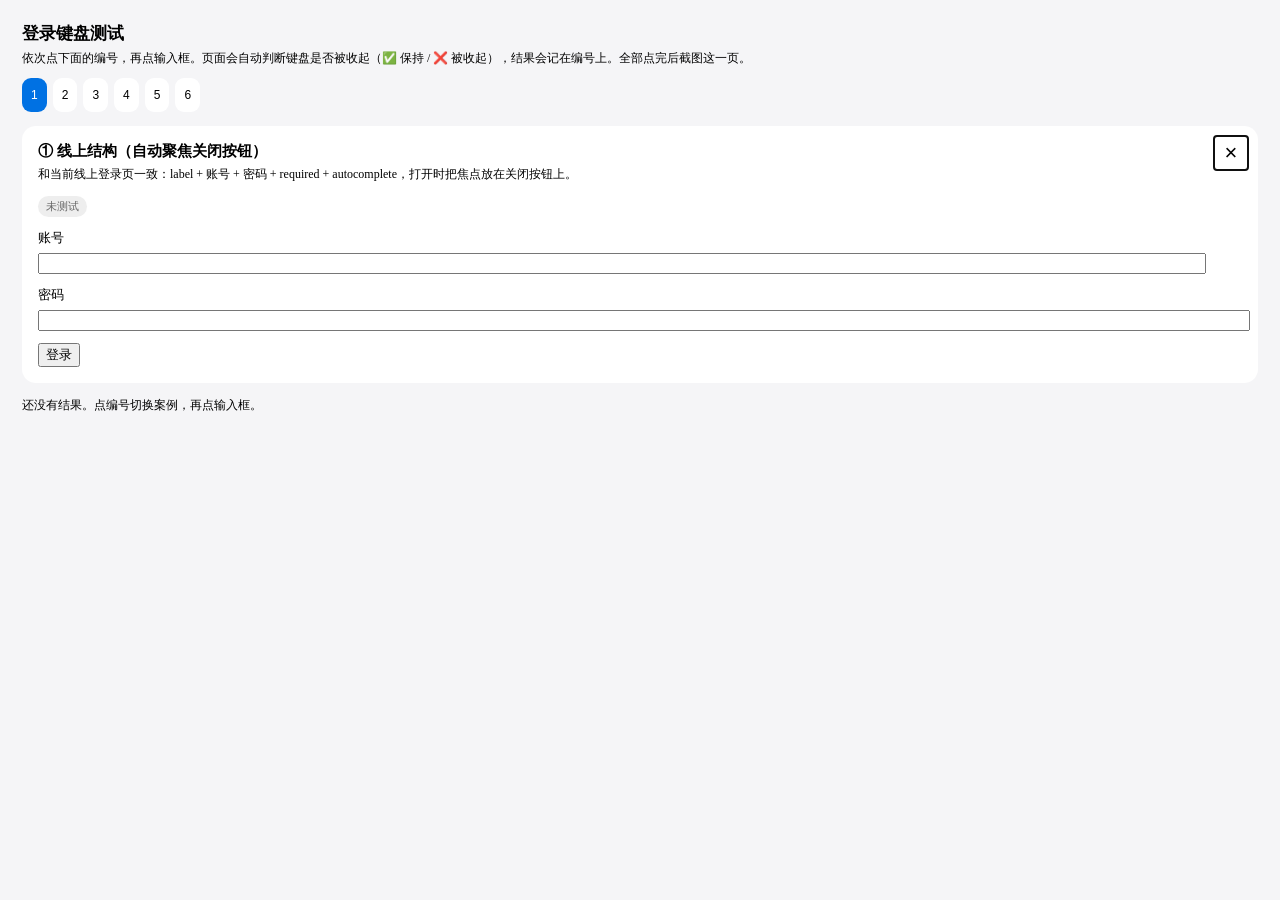
==== web/static/login-test.html @ 4316b8db "Add a self-checking page for the mobile login keyboard bug The failure is limited to X5/WebView host" ====
<!doctype html>
<html lang="zh-CN">
<head>
<meta charset="utf-8"><meta name="viewport" content="width=device-width,initial-scale=1">
<title>登录键盘测试</title>
<link rel="stylesheet" href="/assets/style.css"><link rel="stylesheet" href="/assets/glass.css">
<style>
  body{padding:14px 14px 40px;font-size:14px;background:#f5f5f7}
  h1{font-size:17px;margin:0 0 4px}
  .lead{font-size:12px;color:var(--muted);line-height:1.6;margin:0 0 10px}
  .nav{display:flex;flex-wrap:wrap;gap:6px;margin:0 0 14px}
  .nav button{min-height:34px;padding:6px 9px;border:1px solid var(--line);border-radius:9px;background:#fff;font-size:12px}
  .nav button[aria-current=true]{background:#0071e3;color:#fff;border-color:transparent}
  .case{position:relative;padding:16px;border:1px solid var(--line);border-radius:14px;background:#fff;margin:0 0 12px}
  .case h2{font-size:15px;margin:0 0 4px;padding-right:44px}
  .case p{font-size:12px;color:var(--muted);line-height:1.6;margin:0 0 12px}
  .badge{font-size:11px;padding:3px 8px;border-radius:99px;background:#eee;color:#666;white-space:nowrap}
  .badge.ok{background:#d9f7e1;color:#12662a}
  .badge.bad{background:#ffe2e2;color:#a10f0f}
  .case>.badge{display:inline-block;margin:0 0 12px}
  .field{margin:0 0 12px}
  .field label{display:block;font-size:13px;margin:0 0 6px}
  .field input{display:block;width:100%;margin:0}
  .close{position:absolute;top:10px;right:10px;width:34px;height:34px;border:0;background:none;font-size:22px;color:var(--muted)}
  .close+*{padding-right:44px}
  .summary{font-size:12px;line-height:1.8;margin:12px 0 0;color:var(--muted)}
  .summary b{color:var(--ink)}
</style>
</head>
<body>
<h1>登录键盘测试</h1>
<p class="lead">依次点下面的编号，再点输入框。页面会自动判断键盘是否被收起（✅ 保持 / ❌ 被收起），结果会记在编号上。全部点完后截图这一页。</p>
<div class="nav" id="nav"></div>
<div id="case"></div>
<p class="summary" id="summary"></p>
<script>
'use strict';
const params = new URLSearchParams(location.search);
const tall = params.has('tall');
const stats = JSON.parse(localStorage.getItem('login-test-results') || '{}');
const cases = {
  1: {
    title: '① 线上结构（自动聚焦关闭按钮）',
    note: '和当前线上登录页一致：label + 账号 + 密码 + required + autocomplete，打开时把焦点放在关闭按钮上。',
    html: '<button class="close" id="close1" aria-label="关闭">×</button>' +
      '<div class="field"><label for="u1">账号</label><input id="u1" type="text" name="username" autocomplete="username" maxlength="64" required></div>' +
      '<div class="field"><label for="p1">密码</label><input id="p1" type="password" name="password" autocomplete="current-password" maxlength="256" required></div>' +
      '<button class="primary full" type="button">登录</button>',
    focus: 'close1'
  },
  2: {
    title: '② 线上结构（不聚焦关闭按钮）',
    note: '表单完全一样，只是打开时不调用 focus()。',
    html: '<button class="close" aria-label="关闭">×</button>' +
      '<div class="field"><label for="u2">账号</label><input id="u2" type="text" name="username" autocomplete="username" maxlength="64" required></div>' +
      '<div class="field"><label for="p2">密码</label><input id="p2" type="password" name="password" autocomplete="current-password" maxlength="256" required></div>' +
      '<button class="primary full" type="button">登录</button>'
  },
  3: {
    title: '③ 账号 + 密码（去掉 name/autocomplete/required）',
    note: '保留 type=password，但去掉所有可能被浏览器识别为登录表单的属性。',
    html: '<div class="field"><label for="u3">账号</label><input id="u3" type="text" placeholder="账号"></div>' +
      '<div class="field"><label for="p3">密码</label><input id="p3" type="password" placeholder="密码"></div>'
  },
  4: {
    title: '④ 只有账号框（没有密码框）',
    note: '页面里完全没有 password 字段。',
    html: '<div class="field"><label for="u4">账号</label><input id="u4" type="text" autocomplete="off" placeholder="账号"></div>'
  },
  5: {
    title: '⑤ 密码框改成 text + 遮挡',
    note: '没有 type=password，密码用 -webkit-text-security 遮挡。',
    html: '<div class="field"><label for="u5">账号</label><input id="u5" type="text" name="account" autocomplete="off" placeholder="账号"></div>' +
      '<div class="field"><label for="p5">密码</label><input id="p5" type="text" name="secret" autocomplete="off" autocapitalize="off" autocorrect="off" spellcheck="false" placeholder="密码" style="-webkit-text-security:disc"></div>'
  },
  6: {
    title: '⑥ 线上结构 + 页面加长（强制可滚动）',
    note: '表单一样，但页面底部加 1200px 空白，让页面在键盘弹出前后都可滚动。',
    html: '<div class="field"><label for="u6">账号</label><input id="u6" type="text" name="username" autocomplete="username" maxlength="64" required></div>' +
      '<div class="field"><label for="p6">密码</label><input id="p6" type="password" name="password" autocomplete="current-password" maxlength="256" required></div>'
  }
};
const caseId = cases[params.get('case')] ? params.get('case') : '1';
const active = cases[caseId];

function renderNav() {
  document.getElementById('nav').replaceChildren(...Object.keys(cases).map(id => {
    const button = document.createElement('button');
    button.textContent = id + (stats[id] === true ? ' ✅' : stats[id] === false ? ' ❌' : '');
    button.setAttribute('aria-current', String(id === caseId));
    button.onclick = () => { location.search = '?case=' + id + (tall ? '&tall=1' : ''); };
    return button;
  }));
  const done = Object.keys(stats).length;
  document.getElementById('summary').innerHTML = done
    ? '已测：' + Object.keys(stats).sort().map(id => `${id} ${stats[id] ? '✅' : '❌'}`).join('　') + '<br>✅ = 键盘保持　❌ = 键盘被收起'
    : '还没有结果。点编号切换案例，再点输入框。';
}
function setResult(ok) {
  stats[caseId] = ok;
  localStorage.setItem('login-test-results', JSON.stringify(stats));
  renderNav();
  const badge = document.querySelector('.case>.badge');
  if (badge) { badge.textContent = ok ? '✅ 键盘保持' : '❌ 键盘被收起'; badge.className = 'badge ' + (ok ? 'ok' : 'bad'); }
}
function arm(input) {
  const badge = document.querySelector('.case>.badge');
  if (badge) { badge.textContent = '… 检测中'; badge.className = 'badge'; }
  const viewport = () => Math.round(Math.min(innerHeight, visualViewport?.height || innerHeight));
  const base = viewport();
  setTimeout(() => {
    const height = viewport();
    const open = base - height > 80;
    const kept = document.activeElement === input;
    setResult(kept && open);
  }, 900);
}

document.getElementById('case').innerHTML = '<section class="case"><h2>' + active.title + '</h2><p>' + active.note + '</p><div class="badge">未测试</div>' + active.html + (tall ? '<div style="height:1200px"></div>' : '') + '</section>';
for (const input of document.querySelectorAll('.case input')) {
  input.addEventListener('focus', () => arm(input));
}
if (active.focus) document.getElementById(active.focus)?.focus({ preventScroll: true });
renderNav();
</script>
</body>
</html>
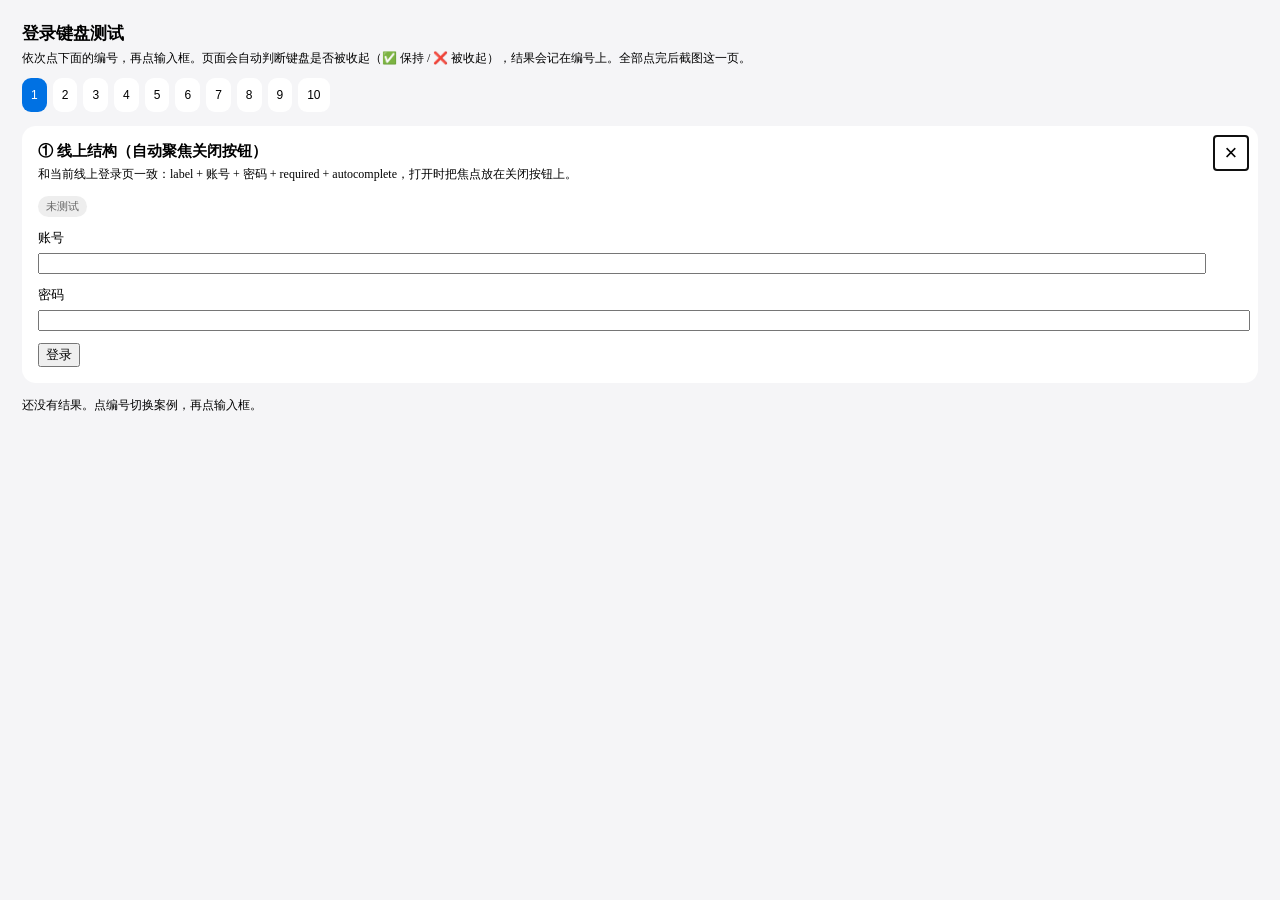
==== commit ffa7898c: "Narrow the login keyboard trigger to password semantics Cases 1-6 show that close-button focus, name" ====
--- a/web/static/login-test.html
+++ b/web/static/login-test.html
@@ -78,6 +78,29 @@
     note: '表单一样，但页面底部加 1200px 空白，让页面在键盘弹出前后都可滚动。',
     html: '<div class="field"><label for="u6">账号</label><input id="u6" type="text" name="username" autocomplete="username" maxlength="64" required></div>' +
       '<div class="field"><label for="p6">密码</label><input id="p6" type="password" name="password" autocomplete="current-password" maxlength="256" required></div>'
+  },
+  7: {
+    title: '⑦ 只有一个密码框',
+    note: '页面上只有一个 type=password 输入框，没有账号框。',
+    html: '<div class="field"><label for="p7">密码</label><input id="p7" type="password" placeholder="密码"></div>'
+  },
+  8: {
+    title: '⑧ 账号 + 邮箱（没有密码语义）',
+    note: '两个输入框，但第二个是普通文本框，label 是“邮箱”。',
+    html: '<div class="field"><label for="u8">账号</label><input id="u8" type="text" placeholder="账号"></div>' +
+      '<div class="field"><label for="e8">邮箱</label><input id="e8" type="text" placeholder="邮箱"></div>'
+  },
+  9: {
+    title: '⑨ 账号 + 口令（text 遮挡，不写“密码”）',
+    note: '第二个框是 type=text + 遮挡，label/placeholder 都用“口令”，完全避开 password 语义。',
+    html: '<div class="field"><label for="u9">账号</label><input id="u9" type="text" placeholder="账号"></div>' +
+      '<div class="field"><label for="p9">口令</label><input id="p9" type="text" placeholder="输入口令" autocomplete="off" autocapitalize="off" autocorrect="off" spellcheck="false" style="-webkit-text-security:disc"></div>'
+  },
+  10: {
+    title: '⑩ 账号 + 口令（type=password，不写“密码”）',
+    note: '第二个框是 type=password，但 label/placeholder 改成“口令”。',
+    html: '<div class="field"><label for="u10">账号</label><input id="u10" type="text" placeholder="账号"></div>' +
+      '<div class="field"><label for="p10">口令</label><input id="p10" type="password" placeholder="输入口令"></div>'
   }
 };
 const caseId = cases[params.get('case')] ? params.get('case') : '1';
